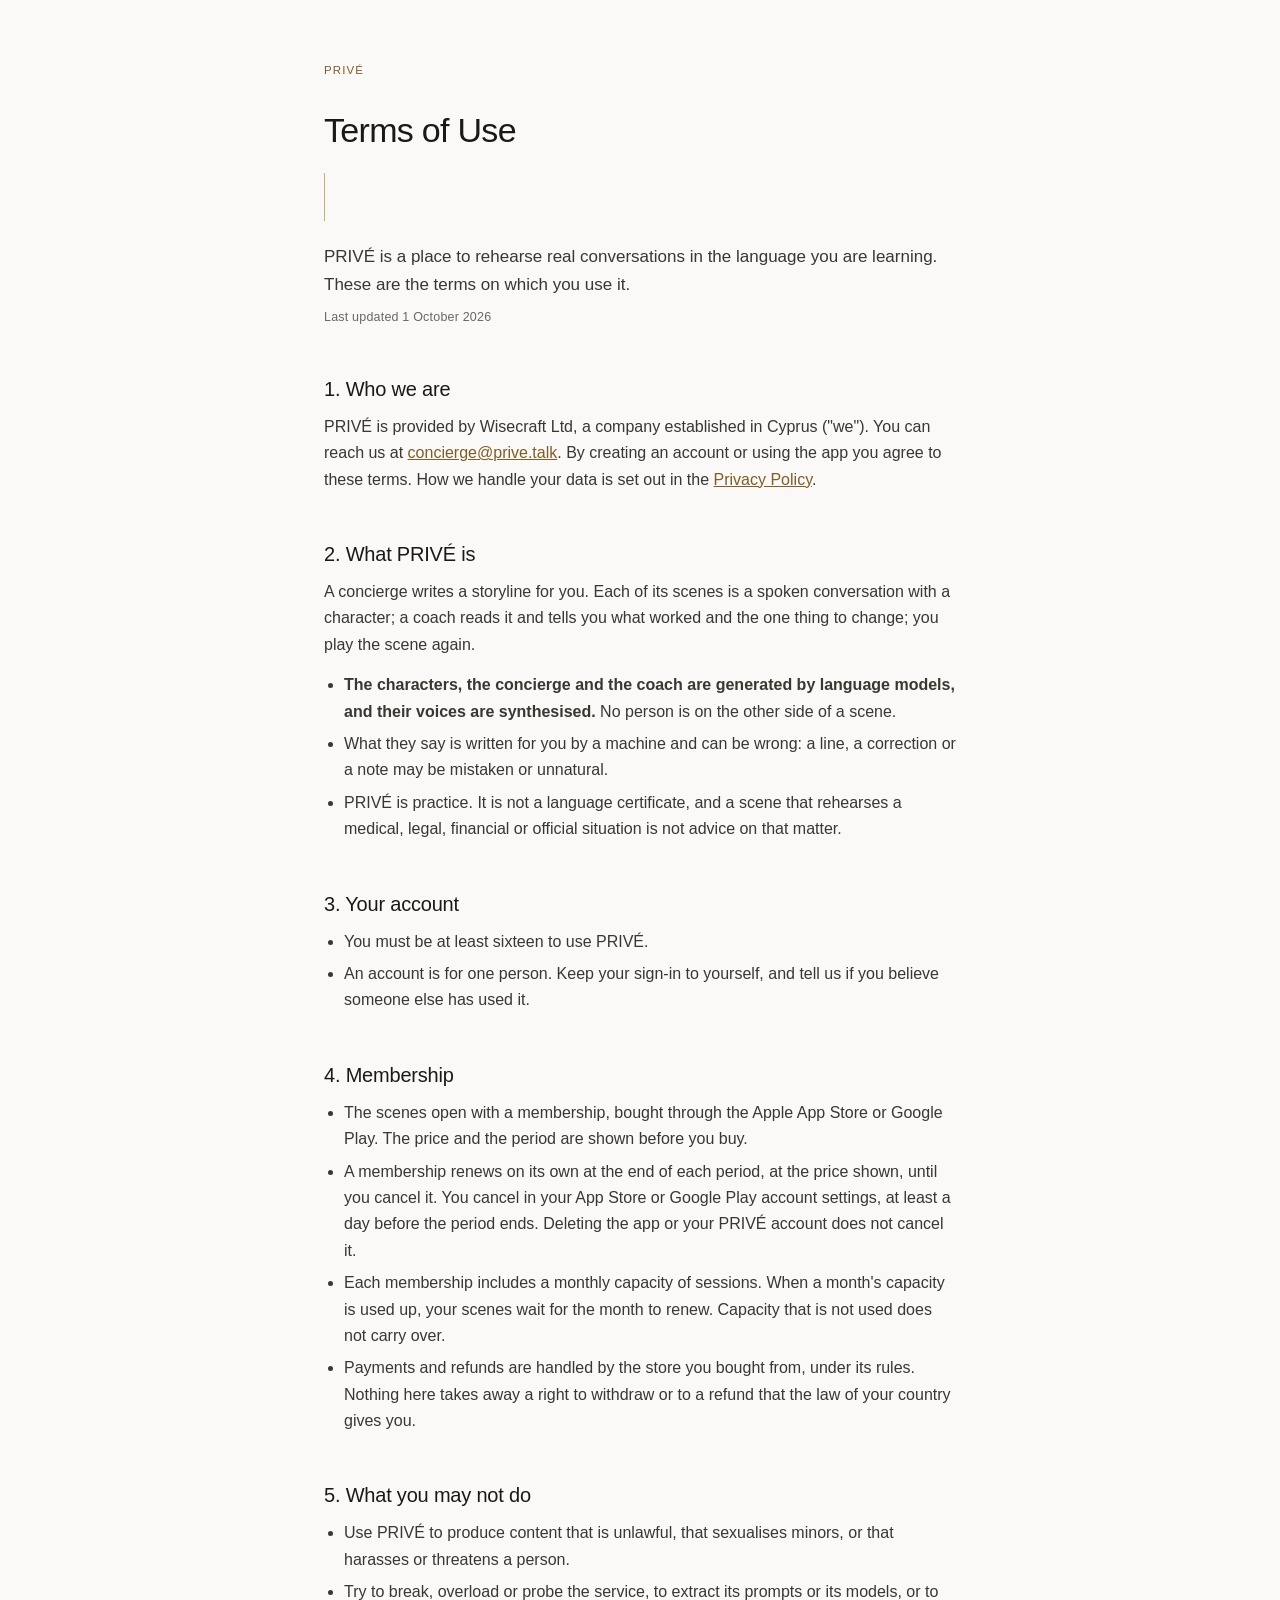
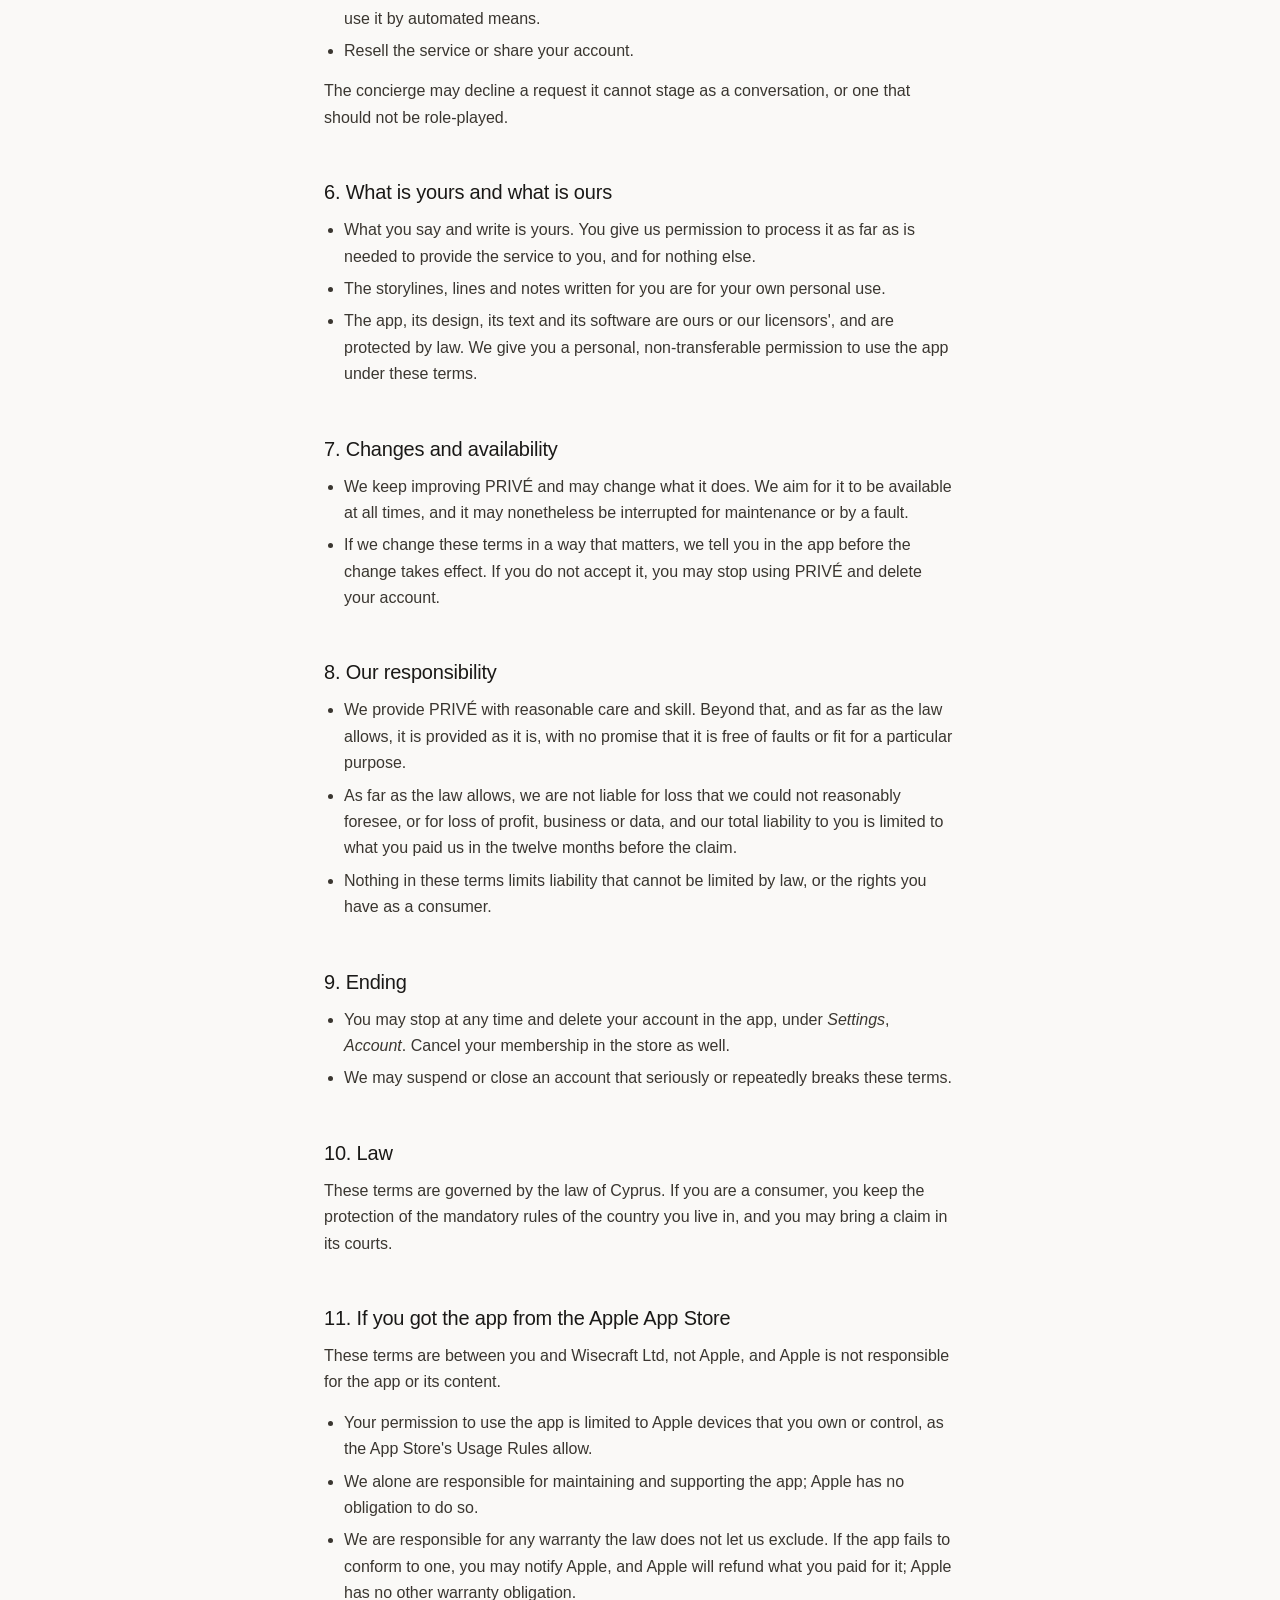
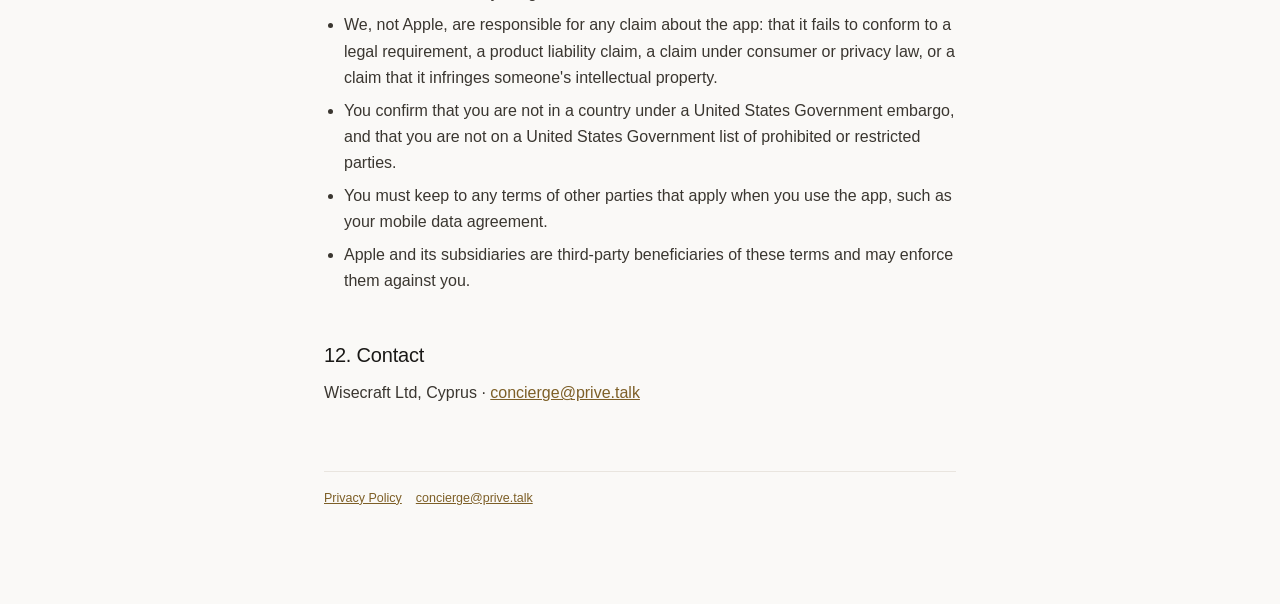
==== terms/index.html @ 2d4fdf54 "Terms of Use and Privacy Policy for PRIVÉ Two static pages and a front page in the app's palette, se" ====
<!doctype html>
<html lang="en">
<head>
  <meta charset="utf-8">
  <meta name="viewport" content="width=device-width, initial-scale=1">
  <title>Terms of Use · PRIVÉ</title>
  <meta name="description" content="The terms on which you use PRIVÉ: what it is, the membership, and what each of us may expect.">
  <link rel="stylesheet" href="../style.css">
</head>
<body>
<main>
  <a class="kicker" href="../">Privé</a>
  <h1>Terms of Use</h1>
  <div class="rule"></div>
  <p class="lead">PRIVÉ is a place to rehearse real conversations in the language you are learning. These are the terms on which you use it.</p>
  <p class="date">Last updated 1 October 2026</p>

  <h2>1. Who we are</h2>
  <p>PRIVÉ is provided by Wisecraft Ltd, a company established in Cyprus ("we"). You can reach us at <a href="mailto:concierge@prive.talk">concierge@prive.talk</a>. By creating an account or using the app you agree to these terms. How we handle your data is set out in the <a href="../privacy/">Privacy Policy</a>.</p>

  <h2>2. What PRIVÉ is</h2>
  <p>A concierge writes a storyline for you. Each of its scenes is a spoken conversation with a character; a coach reads it and tells you what worked and the one thing to change; you play the scene again.</p>
  <ul>
    <li><strong>The characters, the concierge and the coach are generated by language models, and their voices are synthesised.</strong> No person is on the other side of a scene.</li>
    <li>What they say is written for you by a machine and can be wrong: a line, a correction or a note may be mistaken or unnatural.</li>
    <li>PRIVÉ is practice. It is not a language certificate, and a scene that rehearses a medical, legal, financial or official situation is not advice on that matter.</li>
  </ul>

  <h2>3. Your account</h2>
  <ul>
    <li>You must be at least sixteen to use PRIVÉ.</li>
    <li>An account is for one person. Keep your sign-in to yourself, and tell us if you believe someone else has used it.</li>
  </ul>

  <h2>4. Membership</h2>
  <ul>
    <li>The scenes open with a membership, bought through the Apple App Store or Google Play. The price and the period are shown before you buy.</li>
    <li>A membership renews on its own at the end of each period, at the price shown, until you cancel it. You cancel in your App Store or Google Play account settings, at least a day before the period ends. Deleting the app or your PRIVÉ account does not cancel it.</li>
    <li>Each membership includes a monthly capacity of sessions. When a month's capacity is used up, your scenes wait for the month to renew. Capacity that is not used does not carry over.</li>
    <li>Payments and refunds are handled by the store you bought from, under its rules. Nothing here takes away a right to withdraw or to a refund that the law of your country gives you.</li>
  </ul>

  <h2>5. What you may not do</h2>
  <ul>
    <li>Use PRIVÉ to produce content that is unlawful, that sexualises minors, or that harasses or threatens a person.</li>
    <li>Try to break, overload or probe the service, to extract its prompts or its models, or to use it by automated means.</li>
    <li>Resell the service or share your account.</li>
  </ul>
  <p>The concierge may decline a request it cannot stage as a conversation, or one that should not be role-played.</p>

  <h2>6. What is yours and what is ours</h2>
  <ul>
    <li>What you say and write is yours. You give us permission to process it as far as is needed to provide the service to you, and for nothing else.</li>
    <li>The storylines, lines and notes written for you are for your own personal use.</li>
    <li>The app, its design, its text and its software are ours or our licensors', and are protected by law. We give you a personal, non-transferable permission to use the app under these terms.</li>
  </ul>

  <h2>7. Changes and availability</h2>
  <ul>
    <li>We keep improving PRIVÉ and may change what it does. We aim for it to be available at all times, and it may nonetheless be interrupted for maintenance or by a fault.</li>
    <li>If we change these terms in a way that matters, we tell you in the app before the change takes effect. If you do not accept it, you may stop using PRIVÉ and delete your account.</li>
  </ul>

  <h2>8. Our responsibility</h2>
  <ul>
    <li>We provide PRIVÉ with reasonable care and skill. Beyond that, and as far as the law allows, it is provided as it is, with no promise that it is free of faults or fit for a particular purpose.</li>
    <li>As far as the law allows, we are not liable for loss that we could not reasonably foresee, or for loss of profit, business or data, and our total liability to you is limited to what you paid us in the twelve months before the claim.</li>
    <li>Nothing in these terms limits liability that cannot be limited by law, or the rights you have as a consumer.</li>
  </ul>

  <h2>9. Ending</h2>
  <ul>
    <li>You may stop at any time and delete your account in the app, under <em>Settings</em>, <em>Account</em>. Cancel your membership in the store as well.</li>
    <li>We may suspend or close an account that seriously or repeatedly breaks these terms.</li>
  </ul>

  <h2>10. Law</h2>
  <p>These terms are governed by the law of Cyprus. If you are a consumer, you keep the protection of the mandatory rules of the country you live in, and you may bring a claim in its courts.</p>

  <h2>11. If you got the app from the Apple App Store</h2>
  <p>These terms are between you and Wisecraft Ltd, not Apple, and Apple is not responsible for the app or its content.</p>
  <ul>
    <li>Your permission to use the app is limited to Apple devices that you own or control, as the App Store's Usage Rules allow.</li>
    <li>We alone are responsible for maintaining and supporting the app; Apple has no obligation to do so.</li>
    <li>We are responsible for any warranty the law does not let us exclude. If the app fails to conform to one, you may notify Apple, and Apple will refund what you paid for it; Apple has no other warranty obligation.</li>
    <li>We, not Apple, are responsible for any claim about the app: that it fails to conform to a legal requirement, a product liability claim, a claim under consumer or privacy law, or a claim that it infringes someone's intellectual property.</li>
    <li>You confirm that you are not in a country under a United States Government embargo, and that you are not on a United States Government list of prohibited or restricted parties.</li>
    <li>You must keep to any terms of other parties that apply when you use the app, such as your mobile data agreement.</li>
    <li>Apple and its subsidiaries are third-party beneficiaries of these terms and may enforce them against you.</li>
  </ul>

  <h2>12. Contact</h2>
  <p>Wisecraft Ltd, Cyprus · <a href="mailto:concierge@prive.talk">concierge@prive.talk</a></p>

  <footer><a href="../privacy/">Privacy Policy</a><a href="mailto:concierge@prive.talk">concierge@prive.talk</a></footer>
</main>
</body>
</html>
---- style.css ----
/* The app's own palette: a warm ground, ink type, one gold; the same in the dark. No font is fetched: the page asks nothing of a third party. */
:root {
  --ground: #FAF9F7;
  --surface: #FFFFFF;
  --ink: #1A1917;
  --ink-soft: #3A3630;
  --ink-muted: #6B6660;
  --gold: #B08D4F;
  --gold-text: #7D5F27;
  --hair: #E9E5DF;
}
@media (prefers-color-scheme: dark) {
  :root {
    --ground: #171513;
    --surface: #1F1C19;
    --ink: #F6F4F1;
    --ink-soft: #D9D4CC;
    --ink-muted: #A39C92;
    --gold: #C9A562;
    --gold-text: #D8B878;
    --hair: #2E2A26;
  }
}
* { box-sizing: border-box; }
html { -webkit-text-size-adjust: 100%; }
body {
  margin: 0;
  background: var(--ground);
  color: var(--ink-soft);
  font-family: "Noto Sans", -apple-system, BlinkMacSystemFont, "Segoe UI", Roboto, "Helvetica Neue", Arial, sans-serif;
  font-size: 16px;
  line-height: 1.65;
}
main { max-width: 680px; margin: 0 auto; padding: 56px 24px 96px; }
.kicker { font-size: 11.5px; font-weight: 500; letter-spacing: 1.1px; text-transform: uppercase; color: var(--gold-text); text-decoration: none; }
h1 { font-weight: 300; font-size: 34px; line-height: 1.2; letter-spacing: -0.7px; color: var(--ink); margin: 28px 0 0; }
.rule { width: 1px; height: 48px; background: var(--gold); opacity: 0.7; margin: 22px 0; }
.lead { font-size: 17px; color: var(--ink-soft); margin: 0 0 8px; }
.date { font-size: 12.5px; color: var(--ink-muted); letter-spacing: 0.2px; }
h2 { font-weight: 400; font-size: 20px; line-height: 1.3; letter-spacing: -0.2px; color: var(--ink); margin: 48px 0 12px; }
h3 { font-weight: 500; font-size: 14.5px; color: var(--ink); margin: 24px 0 6px; }
p { margin: 0 0 14px; }
ul { margin: 0 0 14px; padding-left: 20px; }
li { margin-bottom: 6px; }
a { color: var(--gold-text); }
table { width: 100%; border-collapse: collapse; margin: 8px 0 18px; font-size: 14.5px; }
th { text-align: left; font-weight: 500; color: var(--ink); border-bottom: 1px solid var(--hair); padding: 10px 12px 10px 0; vertical-align: top; }
td { border-bottom: 1px solid var(--hair); padding: 10px 12px 10px 0; vertical-align: top; }
td:last-child, th:last-child { padding-right: 0; }
.cards { display: grid; gap: 14px; margin-top: 32px; }
.card { display: block; border: 1px solid var(--hair); background: var(--surface); border-radius: 18px; padding: 20px; text-decoration: none; color: inherit; }
.card strong { display: block; font-weight: 400; font-size: 19px; color: var(--ink); }
.card span { font-size: 14px; color: var(--ink-muted); }
footer { margin-top: 64px; padding-top: 16px; border-top: 1px solid var(--hair); font-size: 12.5px; color: var(--ink-muted); }
footer a { margin-right: 14px; }
@media (max-width: 520px) { h1 { font-size: 28px; } main { padding-top: 36px; } table, thead, tbody, tr, th, td { display: block; } thead { display: none; } td { border: 0; padding: 2px 0; } tr { border-bottom: 1px solid var(--hair); padding: 10px 0; } td:first-child { color: var(--ink); font-weight: 500; } }
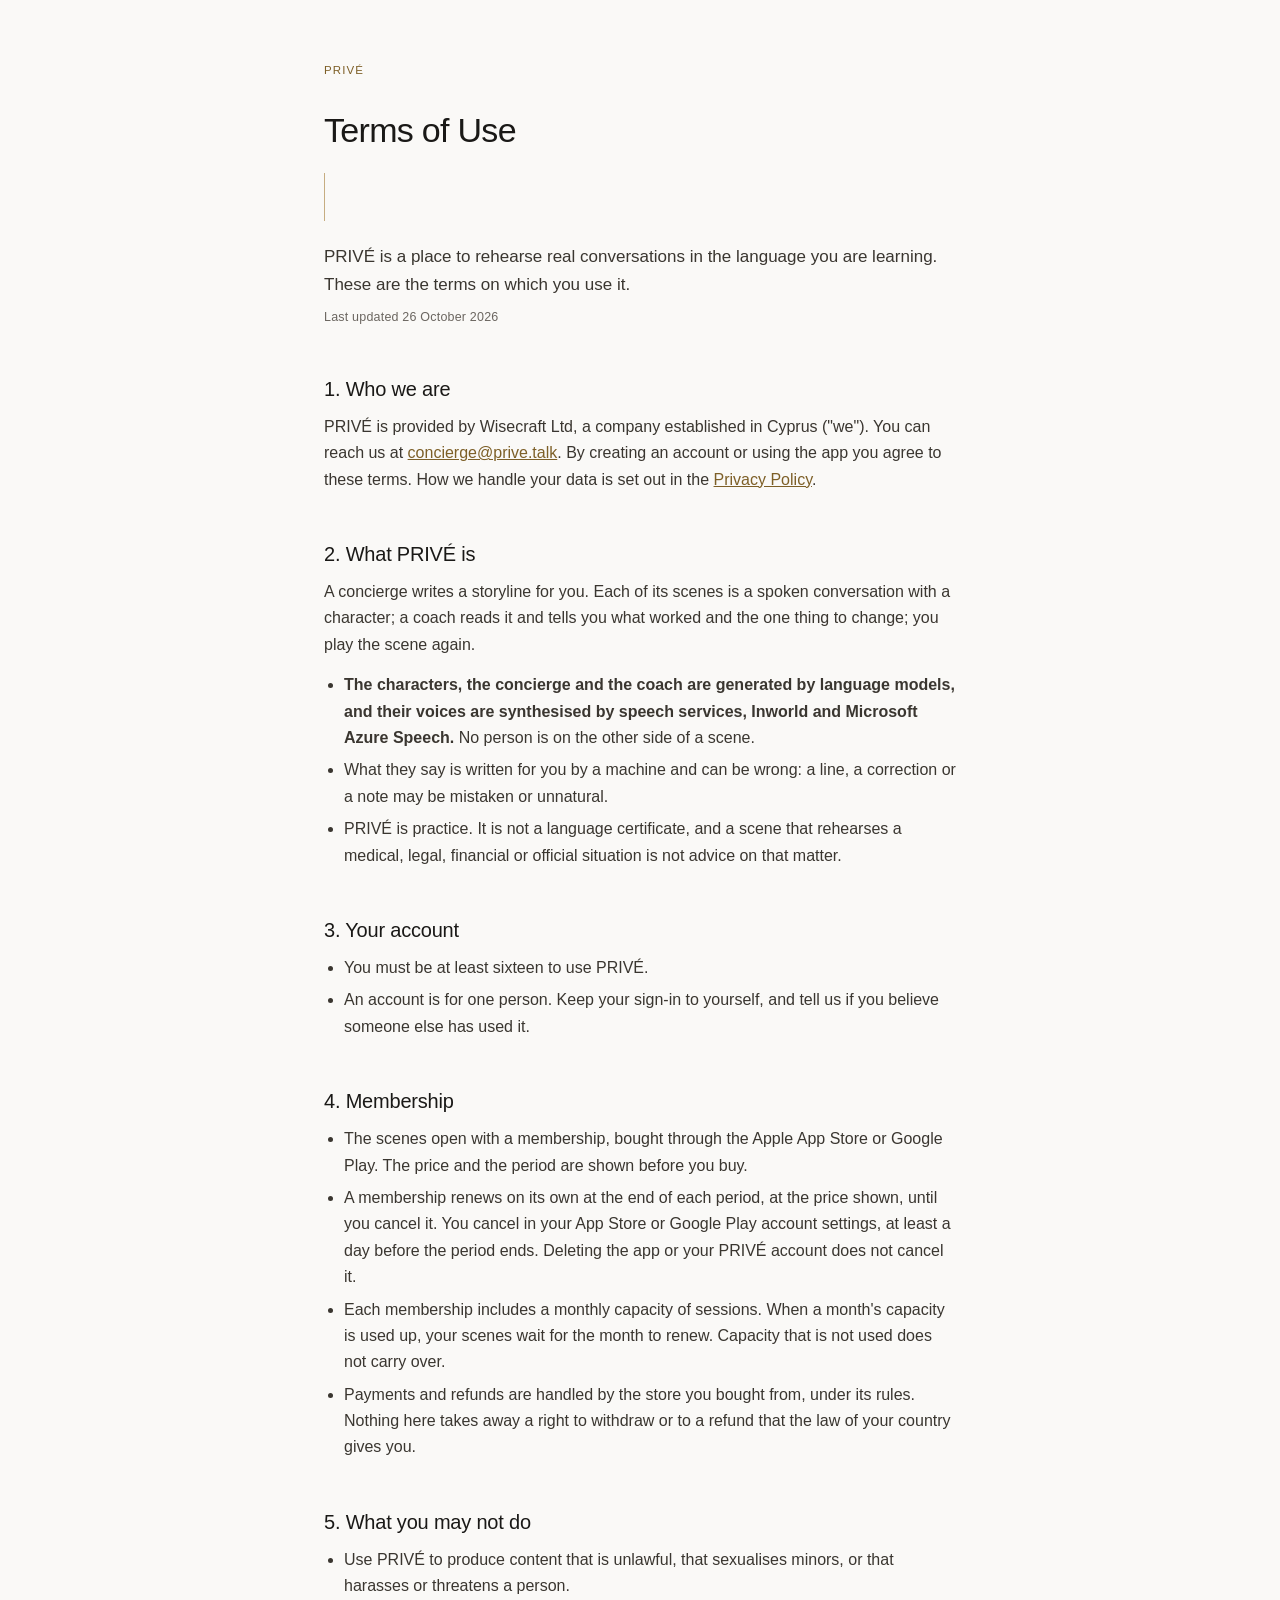
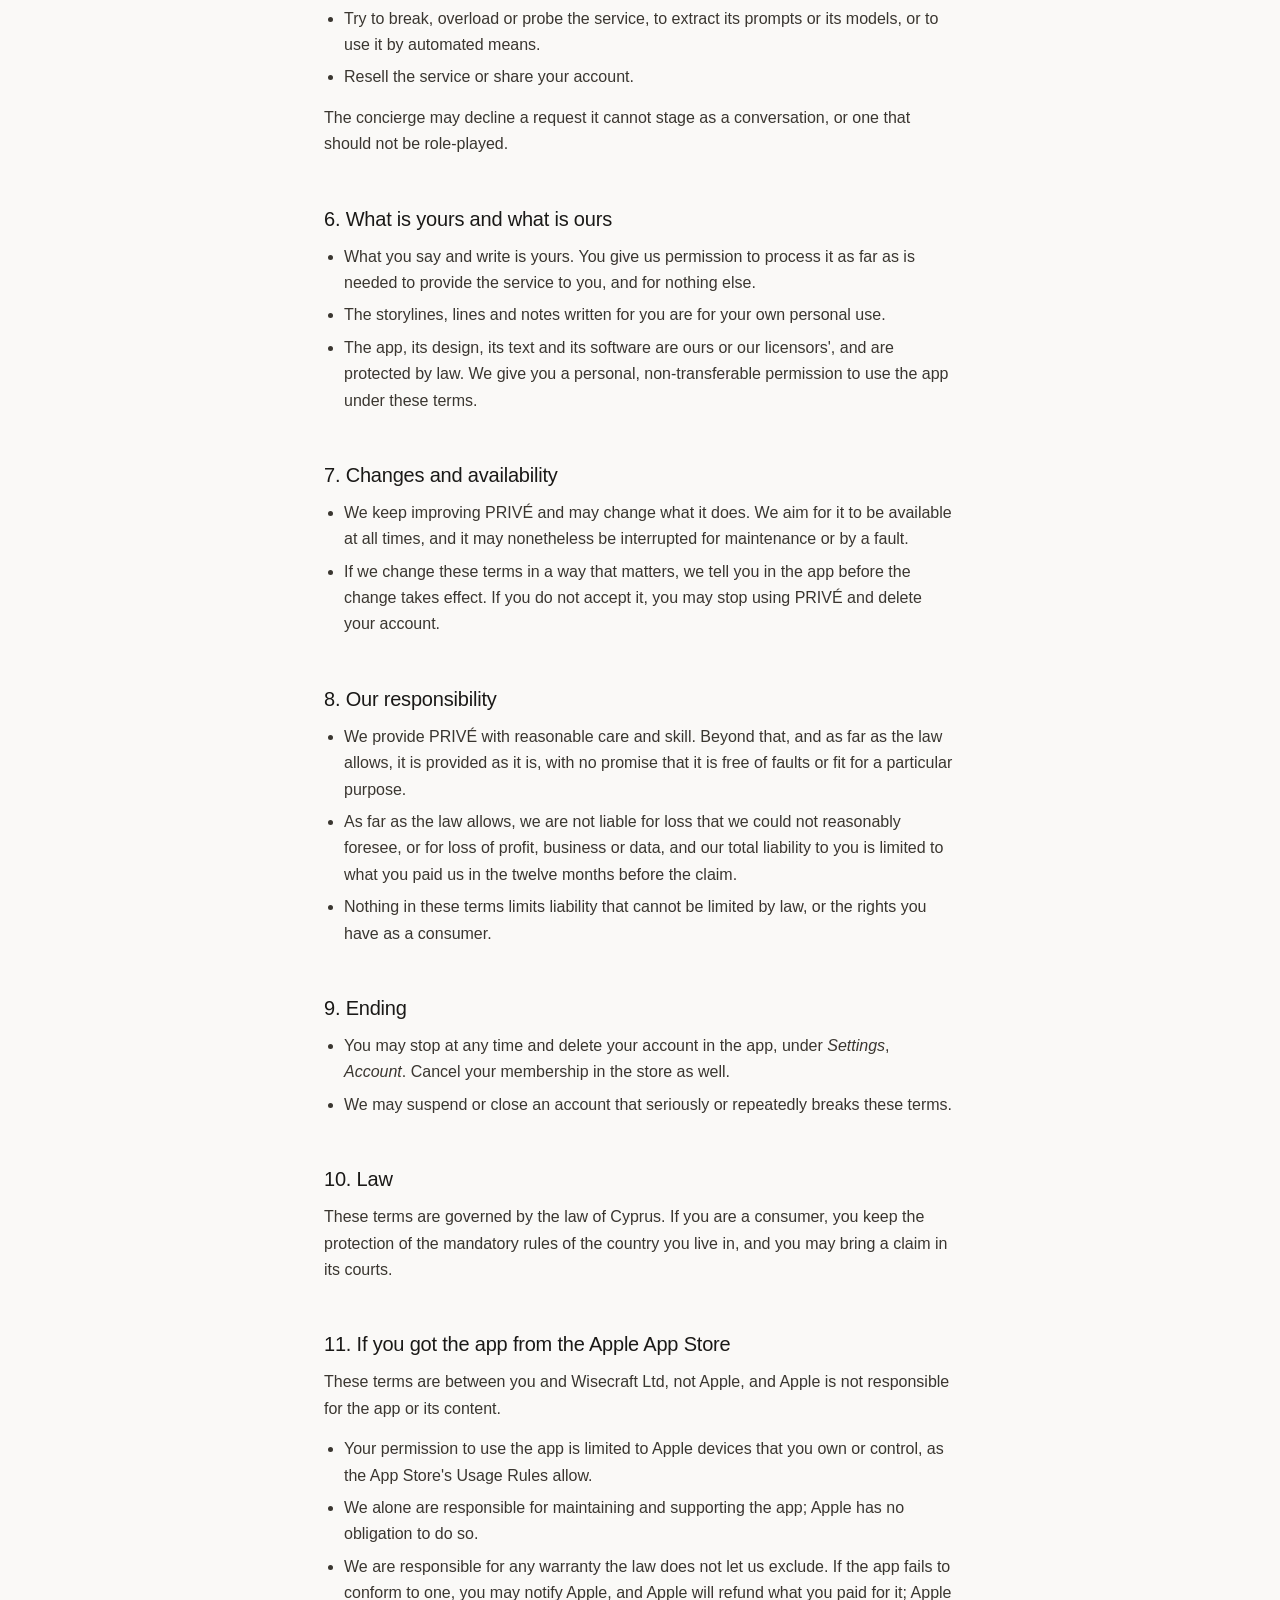
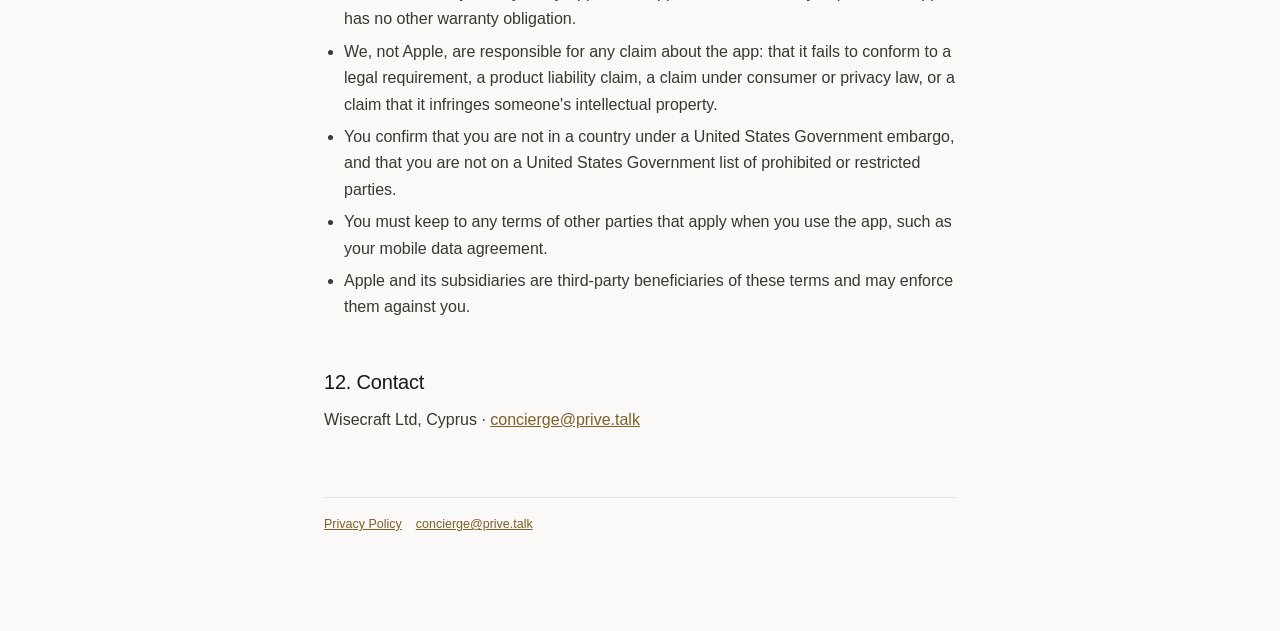
==== commit c1bfd928: "Inworld named among the voices: Privacy Policy and Terms of 26 October 2026 The characters' voices a" ====
--- a/terms/index.html
+++ b/terms/index.html
@@ -13,7 +13,7 @@
   <h1>Terms of Use</h1>
   <div class="rule"></div>
   <p class="lead">PRIVÉ is a place to rehearse real conversations in the language you are learning. These are the terms on which you use it.</p>
-  <p class="date">Last updated 1 October 2026</p>
+  <p class="date">Last updated 26 October 2026</p>
 
   <h2>1. Who we are</h2>
   <p>PRIVÉ is provided by Wisecraft Ltd, a company established in Cyprus ("we"). You can reach us at <a href="mailto:concierge@prive.talk">concierge@prive.talk</a>. By creating an account or using the app you agree to these terms. How we handle your data is set out in the <a href="../privacy/">Privacy Policy</a>.</p>
@@ -21,7 +21,7 @@
   <h2>2. What PRIVÉ is</h2>
   <p>A concierge writes a storyline for you. Each of its scenes is a spoken conversation with a character; a coach reads it and tells you what worked and the one thing to change; you play the scene again.</p>
   <ul>
-    <li><strong>The characters, the concierge and the coach are generated by language models, and their voices are synthesised.</strong> No person is on the other side of a scene.</li>
+    <li><strong>The characters, the concierge and the coach are generated by language models, and their voices are synthesised by speech services, Inworld and Microsoft Azure Speech.</strong> No person is on the other side of a scene.</li>
     <li>What they say is written for you by a machine and can be wrong: a line, a correction or a note may be mistaken or unnatural.</li>
     <li>PRIVÉ is practice. It is not a language certificate, and a scene that rehearses a medical, legal, financial or official situation is not advice on that matter.</li>
   </ul>
